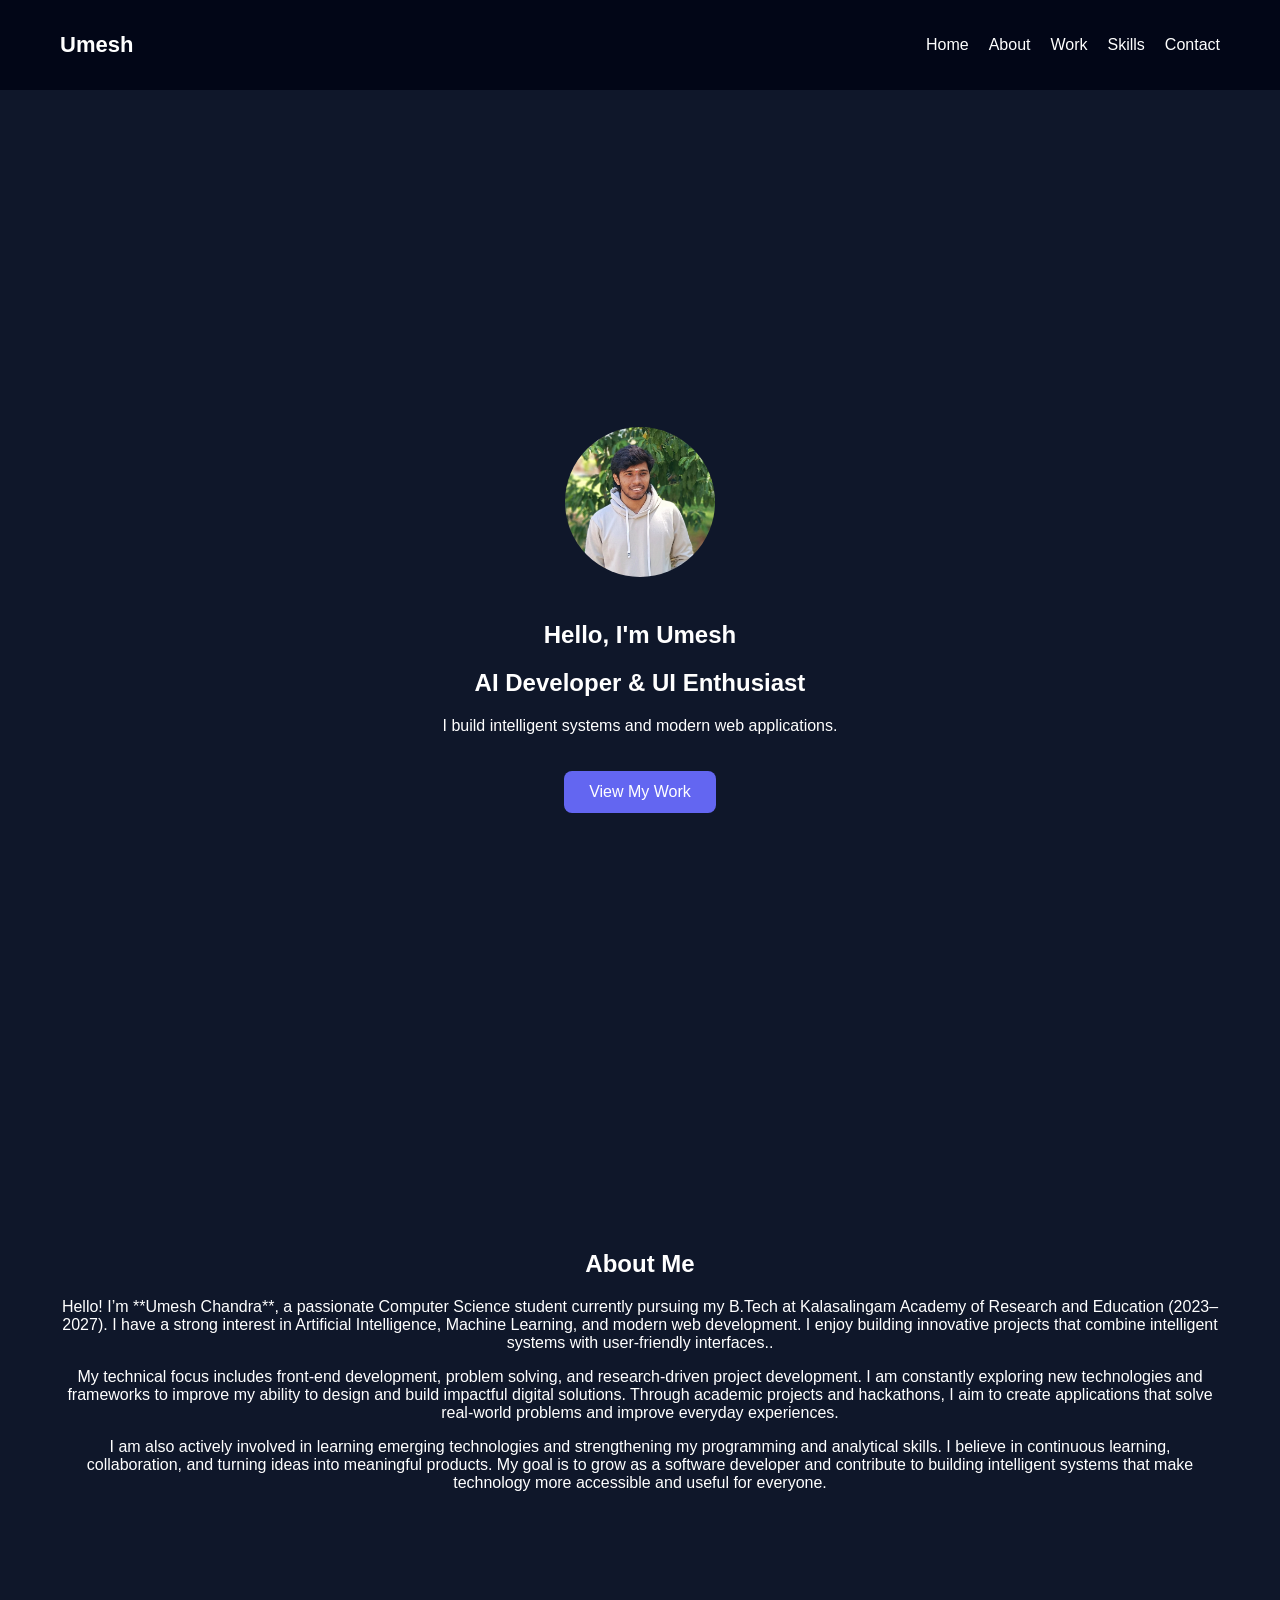
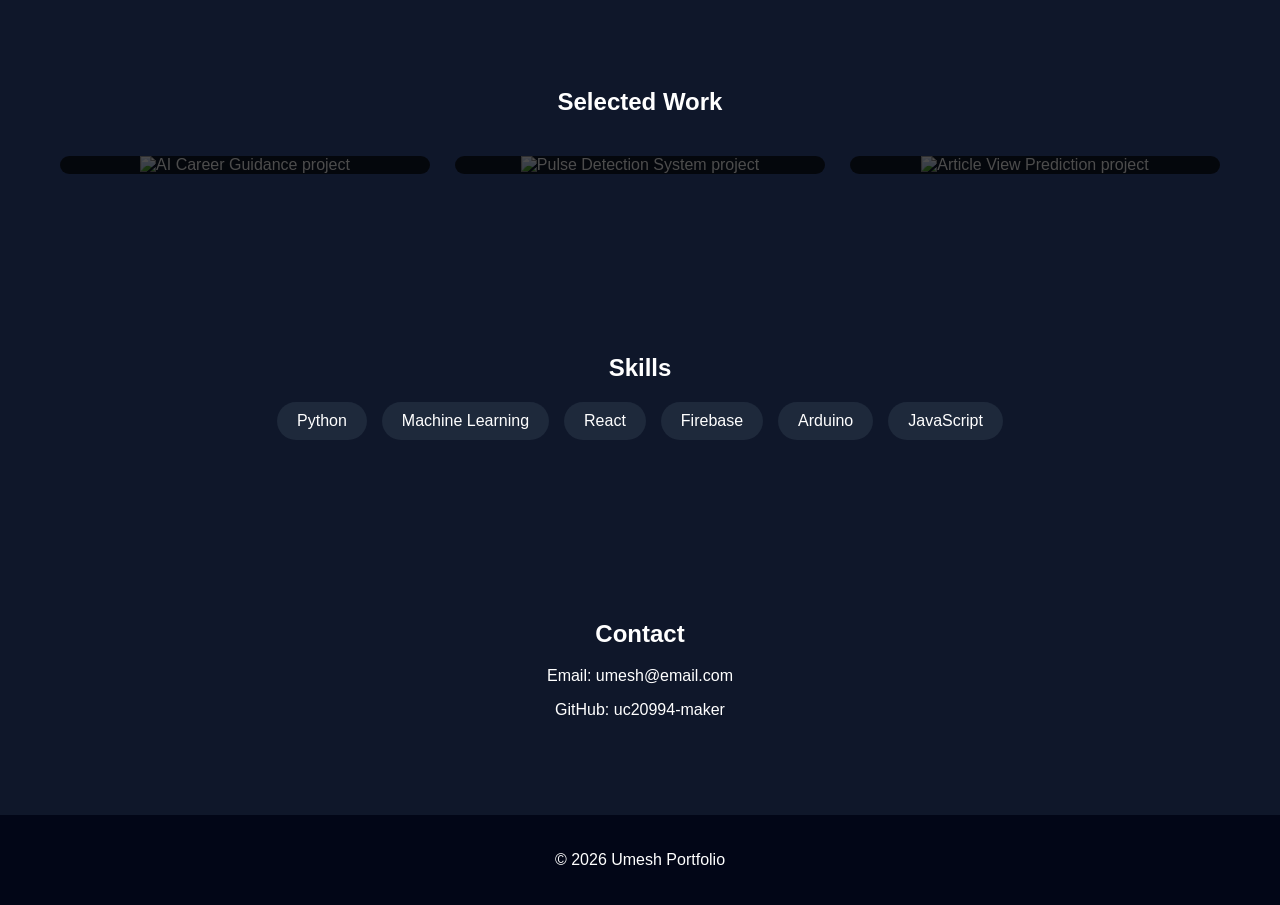
==== index.html @ 50b8b8ff "Add initial portfolio website files including HTML, CSS, JS, and Flask backend" ====
<!DOCTYPE html>
<html lang="en">

<head>
<meta charset="UTF-8">
<meta name="viewport" content="width=device-width, initial-scale=1.0">
<title>Umesh Portfolio</title>

<link rel="stylesheet" href="style.css">

</head>

<body>

<!-- NAVBAR -->

<nav class="navbar">

<div class="logo">Umesh</div>

<ul class="nav-links">

<li><a href="#home">Home</a></li>
<li><a href="#about">About</a></li>
<li><a href="#work">Work</a></li>
<li><a href="#skills">Skills</a></li>
<li><a href="#contact">Contact</a></li>

</ul>

</nav>


<!-- HERO SECTION -->

<section id="home" class="hero">

<div class="hero-content">

<img src="Umesh.webp" class="profile" alt="Umesh profile picture">

<h1>Hello, I'm Umesh</h1>

<h2>AI Developer & UI Enthusiast</h2>

<p>
I build intelligent systems and modern web applications.
</p>

<a href="#work" class="btn">View My Work</a>

</div>

</section>


<!-- ABOUT -->

<section id="about">

<h2>About Me</h2>

<p>
Hello! I’m **Umesh Chandra**, a passionate Computer Science student currently pursuing my B.Tech at Kalasalingam Academy of Research and Education (2023–2027). I have a strong interest in Artificial Intelligence, Machine Learning, and modern web development. I enjoy building innovative projects that combine intelligent systems with user-friendly interfaces..
</p>
<p>
    My technical focus includes front-end development, problem solving, and research-driven project development. I am constantly exploring new technologies and frameworks to improve my ability to design and build impactful digital solutions. Through academic projects and hackathons, I aim to create applications that solve real-world problems and improve everyday experiences.
</p>
<p>
    
I am also actively involved in learning emerging technologies and strengthening my programming and analytical skills. I believe in continuous learning, collaboration, and turning ideas into meaningful products. My goal is to grow as a software developer and contribute to building intelligent systems that make technology more accessible and useful for everyone.

</p>

</section>


<!-- PROJECTS -->

<section id="work">

<h2>Selected Work</h2>

<div class="projects">

<div class="project">

<img src="assets/images/project1.png" alt="AI Career Guidance project">

<div class="overlay">

<h3>AI Career Guidance</h3>

<p>AI system that recommends careers based on skills.</p>

</div>

</div>


<div class="project">

<img src="assets/images/project2.png" alt="Pulse Detection System project">

<div class="overlay">

<h3>Pulse Detection System</h3>

<p>Arduino based heart rate monitoring project.</p>

</div>

</div>


<div class="project">

<img src="assets/images/project3.png" alt="Article View Prediction project">

<div class="overlay">

<h3>Article View Prediction</h3>

<p>Machine learning model for predicting article views.</p>

</div>

</div>

</div>

</section>


<!-- SKILLS -->

<section id="skills">

<h2>Skills</h2>

<div class="skills">

<span>Python</span>
<span>Machine Learning</span>
<span>React</span>
<span>Firebase</span>
<span>Arduino</span>
<span>JavaScript</span>

</div>

</section>


<!-- CONTACT -->

<section id="contact">

<h2>Contact</h2>

<p>Email: umesh@email.com</p>

<p>GitHub: uc20994-maker</p>

</section>


<footer>

<p>© 2026 Umesh Portfolio</p>

</footer>


<script src="script.js"></script>

</body>

</html>
---- style.css ----
body{
margin:0;
font-family:Arial;
background:#0f172a;
color:white;
}

/* NAVBAR */

.navbar{
display:flex;
justify-content:space-between;
align-items:center;
padding:20px 60px;
background:#020617;
}

.logo{
font-size:22px;
font-weight:bold;
}

.nav-links{
display:flex;
gap:20px;
list-style:none;
}

.nav-links a{
text-decoration:none;
color:white;
}

/* HERO */

.hero{
height:100vh;
display:flex;
justify-content:center;
align-items:center;
text-align:center;
}

.profile{
width:150px;
border-radius:50%;
margin-bottom:20px;
}

.btn{
display:inline-block;
margin-top:20px;
padding:12px 25px;
background:#6366f1;
color:white;
text-decoration:none;
border-radius:8px;
}

/* ABOUT */

section{
padding:80px 60px;
text-align:center;
}

/* PROJECTS */

.projects{
display:grid;
grid-template-columns:repeat(auto-fit,minmax(250px,1fr));
gap:25px;
margin-top:40px;
}

.project{
position:relative;
overflow:hidden;
border-radius:10px;
}

.project img{
width:100%;
transition:0.4s;
}

.project:hover img{
transform:scale(1.1);
}

.overlay{
position:absolute;
bottom:0;
width:100%;
background:rgba(0,0,0,0.7);
padding:15px;
}

/* SKILLS */

.skills{
display:flex;
flex-wrap:wrap;
justify-content:center;
gap:15px;
margin-top:20px;
}

.skills span{
background:#1e293b;
padding:10px 20px;
border-radius:20px;
}

/* FOOTER */

footer{
text-align:center;
padding:20px;
background:#020617;
}
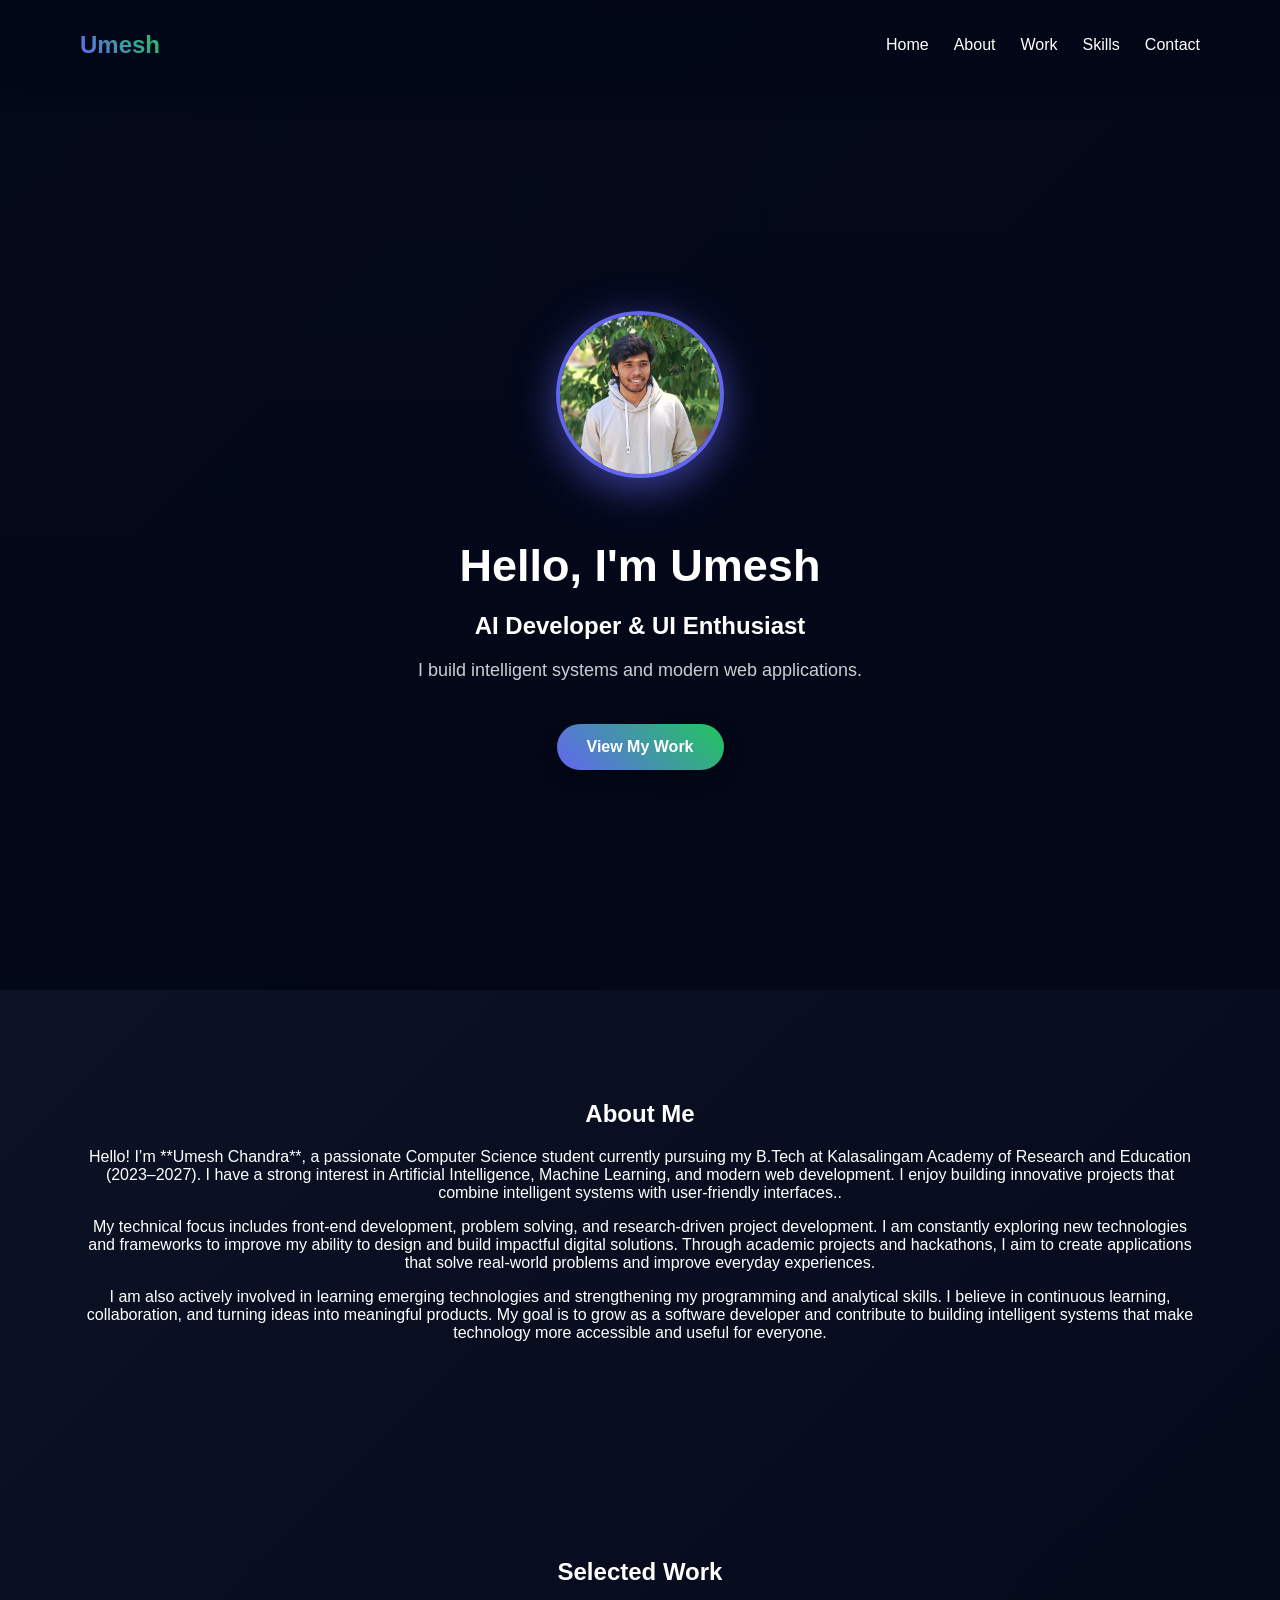
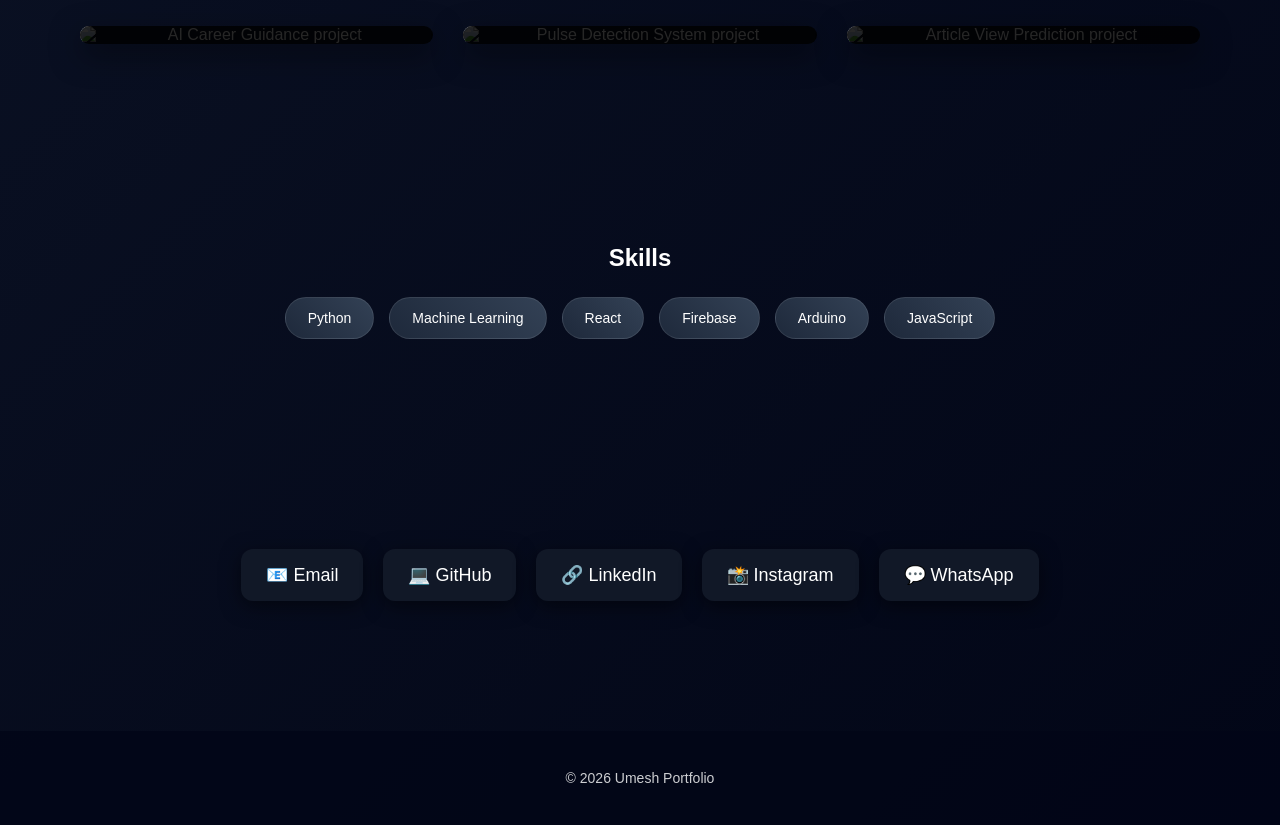
==== commit 5d6af460: "Add initial portfolio website structure with sections for Home, About, Work, Skills, and Contact" ====
--- a/index.html
+++ b/index.html
@@ -156,14 +156,30 @@
 
 <section id="contact">
 
-<h2>Contact</h2>
+<div class="contact-links">
 
-<p>Email: umesh@email.com</p>
+    <a href="mailto:uc20994@gmail.com" target="_blank" class="contact-card">
+      📧 Email
+    </a>
 
-<p>GitHub: uc20994-maker</p>
+    <a href="https://github.com//uc20994-maker" target="_blank" rel="noopener noreferrer" class="contact-card">
+      💻 GitHub
+    </a>
 
+    <a href="https://www.linkedin.com/in/umesh-chandra-510212367?lipi=urn%3Ali%3Apage%3Ad_flagship3_profile_view_base_contact_details%3BSRmRPJfvTOiLcYWjan2dWA%3D%3D" target="_blank" rel="noopener noreferrer" class="contact-card">
+      🔗 LinkedIn
+    </a>
+
+    <a href="https://instagram.com/Umesh_chandra__9126" target="_blank" rel="noopener noreferrer" class="contact-card">
+      📸 Instagram
+    </a>
+
+    <a href="https://wa.me/+91 9573861418" target="_blank" rel="noopener noreferrer" class="contact-card">
+      💬 WhatsApp
+    </a>
+
+  </div>
 </section>
-
 
 <footer>
 
--- a/style.css
+++ b/style.css
@@ -1,37 +1,66 @@
+/* ===== GLOBAL ===== */
+
 body{
 margin:0;
-font-family:Arial;
-background:#0f172a;
-color:white;
-}
-
-/* NAVBAR */
+font-family:'Segoe UI', Arial, sans-serif;
+background:linear-gradient(135deg,#0f172a,#020617);
+color:white;
+scroll-behavior:smooth;
+}
+
+/* ===== NAVBAR ===== */
 
 .navbar{
 display:flex;
 justify-content:space-between;
 align-items:center;
-padding:20px 60px;
-background:#020617;
+padding:20px 80px;
+background:rgba(2,6,23,0.9);
+backdrop-filter:blur(10px);
+position:sticky;
+top:0;
+z-index:100;
+box-shadow:0 4px 20px rgba(0,0,0,0.4);
 }
 
 .logo{
-font-size:22px;
+font-size:24px;
 font-weight:bold;
+background:linear-gradient(45deg,#6366f1,#22c55e);
+-webkit-background-clip:text;
+-webkit-text-fill-color:transparent;
 }
 
 .nav-links{
 display:flex;
-gap:20px;
+gap:25px;
 list-style:none;
 }
 
 .nav-links a{
 text-decoration:none;
 color:white;
-}
-
-/* HERO */
+font-size:16px;
+position:relative;
+transition:0.3s;
+}
+
+.nav-links a::after{
+content:"";
+position:absolute;
+width:0%;
+height:2px;
+left:0;
+bottom:-5px;
+background:#6366f1;
+transition:0.3s;
+}
+
+.nav-links a:hover::after{
+width:100%;
+}
+
+/* ===== HERO SECTION ===== */
 
 .hero{
 height:100vh;
@@ -39,83 +68,176 @@
 justify-content:center;
 align-items:center;
 text-align:center;
+padding:0 20px;
+
+/* Background Image */
+background: 
+linear-gradient(rgba(2,6,23,0.8), rgba(2,6,23,0.9)),
+url("images/background.jpg");
+
+background-size:cover;
+background-position:center;
+background-repeat:no-repeat;
+}
+.hero h1{
+font-size:45px;
+margin-bottom:10px;
+}
+
+.hero p{
+font-size:18px;
+opacity:0.8;
 }
 
 .profile{
-width:150px;
+width:160px;
 border-radius:50%;
 margin-bottom:20px;
-}
+border:4px solid #6366f1;
+box-shadow:0 10px 40px rgba(99,102,241,0.6);
+transition:0.4s;
+}
+
+.profile:hover{
+transform:scale(1.05);
+}
+
+/* ===== BUTTON ===== */
 
 .btn{
 display:inline-block;
-margin-top:20px;
-padding:12px 25px;
-background:#6366f1;
+margin-top:25px;
+padding:14px 30px;
+background:linear-gradient(45deg,#6366f1,#22c55e);
 color:white;
 text-decoration:none;
-border-radius:8px;
-}
-
-/* ABOUT */
+border-radius:30px;
+font-weight:bold;
+transition:0.3s;
+box-shadow:0 6px 20px rgba(0,0,0,0.4);
+}
+
+.btn:hover{
+transform:translateY(-3px);
+box-shadow:0 10px 25px rgba(0,0,0,0.6);
+}
+
+/* ===== SECTION ===== */
 
 section{
-padding:80px 60px;
-text-align:center;
-}
-
-/* PROJECTS */
+padding:90px 80px;
+text-align:center;
+}
+
+/* ===== PROJECTS ===== */
 
 .projects{
 display:grid;
 grid-template-columns:repeat(auto-fit,minmax(250px,1fr));
-gap:25px;
+gap:30px;
 margin-top:40px;
 }
 
 .project{
 position:relative;
 overflow:hidden;
-border-radius:10px;
+border-radius:15px;
+box-shadow:0 10px 30px rgba(0,0,0,0.5);
+transition:0.4s;
 }
 
 .project img{
 width:100%;
-transition:0.4s;
+display:block;
+transition:0.5s;
 }
 
 .project:hover img{
-transform:scale(1.1);
+transform:scale(1.15);
+filter:brightness(70%);
 }
 
 .overlay{
 position:absolute;
+bottom:-100%;
+width:100%;
+background:rgba(0,0,0,0.85);
+padding:20px;
+transition:0.4s;
+}
+
+.project:hover .overlay{
 bottom:0;
-width:100%;
-background:rgba(0,0,0,0.7);
-padding:15px;
-}
-
-/* SKILLS */
+}
+
+/* ===== SKILLS ===== */
 
 .skills{
 display:flex;
 flex-wrap:wrap;
 justify-content:center;
 gap:15px;
-margin-top:20px;
+margin-top:25px;
 }
 
 .skills span{
-background:#1e293b;
-padding:10px 20px;
-border-radius:20px;
-}
-
-/* FOOTER */
+background:linear-gradient(45deg,#1e293b,#334155);
+padding:12px 22px;
+border-radius:25px;
+font-size:14px;
+transition:0.3s;
+border:1px solid rgba(255,255,255,0.1);
+}
+
+.skills span:hover{
+transform:translateY(-5px);
+background:#6366f1;
+}
+
+/* ===== CONTACT SECTION ===== */
+
+.contact-section{
+padding:80px 10%;
+text-align:center;
+background:#020617;
+}
+
+.contact-section h2{
+font-size:32px;
+margin-bottom:10px;
+}
+
+.contact-links{
+margin-top:30px;
+display:flex;
+justify-content:center;
+gap:20px;
+flex-wrap:wrap;
+}
+
+.contact-card{
+text-decoration:none;
+background:#111827;
+color:white;
+padding:15px 25px;
+border-radius:12px;
+font-size:18px;
+transition:0.3s;
+box-shadow:0 5px 20px rgba(0,0,0,0.5);
+}
+
+.contact-card:hover{
+background:linear-gradient(45deg,#6366f1,#22c55e);
+transform:translateY(-6px);
+}
+
+/* ===== FOOTER ===== */
 
 footer{
 text-align:center;
-padding:20px;
+padding:25px;
 background:#020617;
+margin-top:40px;
+font-size:14px;
+opacity:0.8;
 }
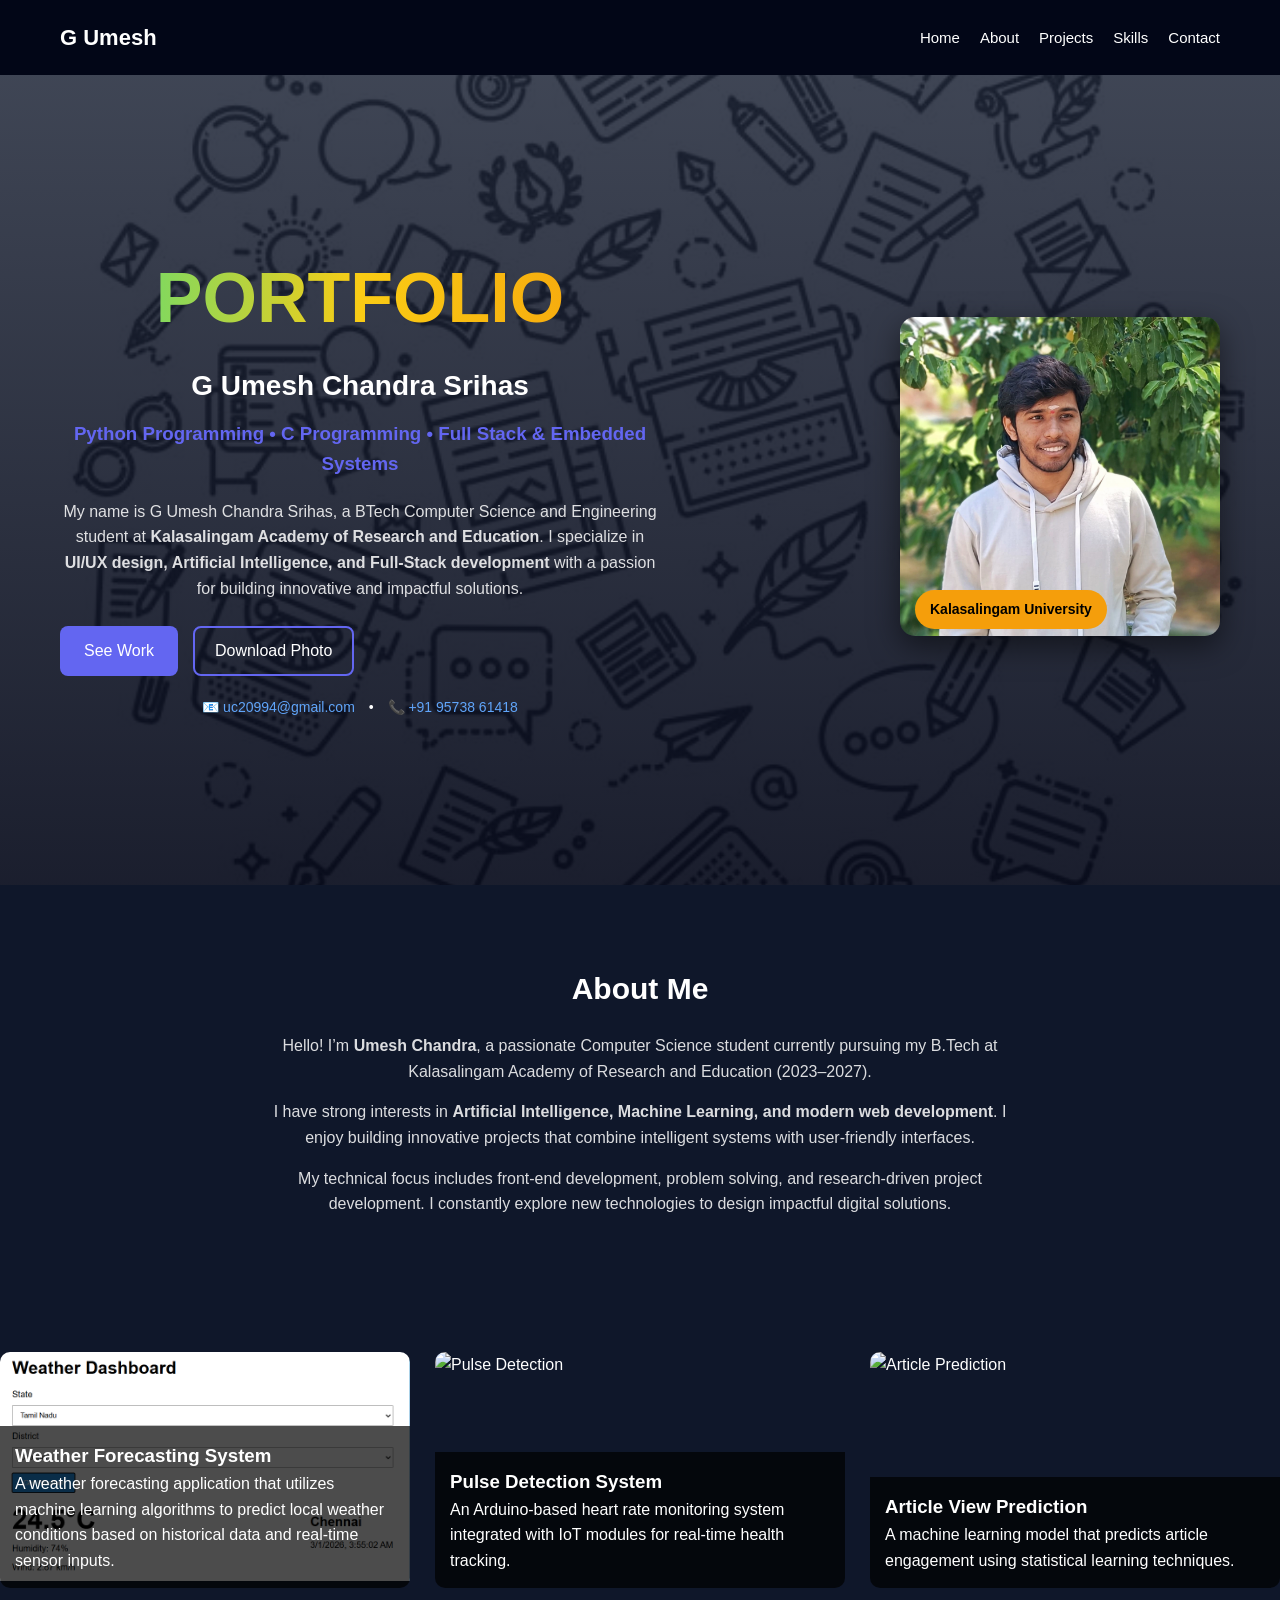
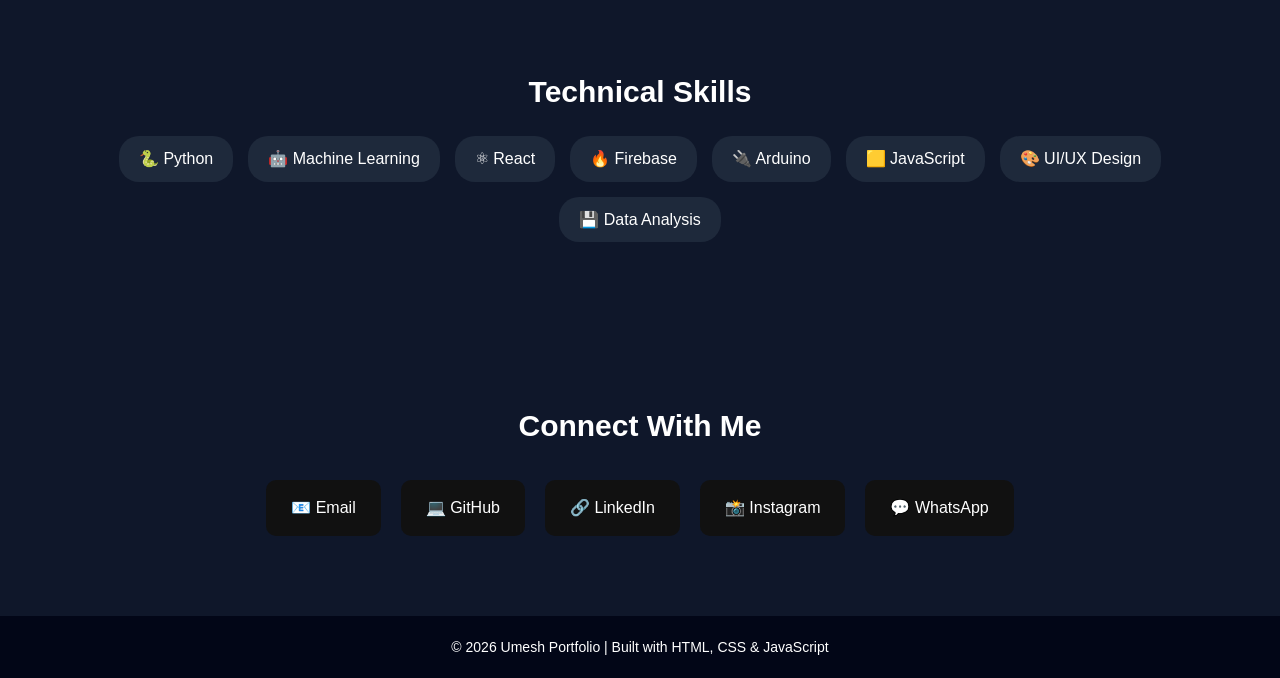
==== commit 12da9145: "Refactor code structure for improved readability and maintainability" ====
--- a/index.html
+++ b/index.html
@@ -2,8 +2,10 @@
 <html lang="en">
 
 <head>
+
 <meta charset="UTF-8">
 <meta name="viewport" content="width=device-width, initial-scale=1.0">
+
 <title>Umesh Portfolio</title>
 
 <link rel="stylesheet" href="style.css">
@@ -16,13 +18,13 @@
 
 <nav class="navbar">
 
-<div class="logo">Umesh</div>
+<div class="logo">G Umesh</div>
 
 <ul class="nav-links">
 
 <li><a href="#home">Home</a></li>
 <li><a href="#about">About</a></li>
-<li><a href="#work">Work</a></li>
+<li><a href="#work">Projects</a></li>
 <li><a href="#skills">Skills</a></li>
 <li><a href="#contact">Contact</a></li>
 
@@ -37,17 +39,57 @@
 
 <div class="hero-content">
 
-<img src="Umesh.webp" class="profile" alt="Umesh profile picture">
-
-<h1>Hello, I'm Umesh</h1>
-
-<h2>AI Developer & UI Enthusiast</h2>
-
-<p>
-I build intelligent systems and modern web applications.
-</p>
-
-<a href="#work" class="btn">View My Work</a>
+<h1 class="hero-title">PORTFOLIO</h1>
+
+<h2>G Umesh Chandra Srihas</h2>
+
+<h3>
+Python Programming • C Programming •  
+Full Stack & Embedded Systems
+</h3>
+
+<p>
+
+My name is G Umesh Chandra Srihas, a BTech Computer Science and Engineering student at  
+<b>Kalasalingam Academy of Research and Education</b>.  
+I specialize in <b>UI/UX design, Artificial Intelligence, and Full-Stack development</b> with a passion for building innovative and impactful solutions.
+
+</p>
+
+<div class="buttons">
+
+<a href="#work" class="btn-primary">See Work</a>
+
+<a href="Umesh.webp" download class="btn-secondary">
+Download Photo
+</a>
+
+</div>
+
+<div class="contact-info">
+
+<a href="mailto:uc20994@gmail.com">
+📧 uc20994@gmail.com
+</a>
+
+<span>•</span>
+
+<a href="tel:+919573861418">
+📞 +91 95738 61418
+</a>
+
+</div>
+
+</div>
+
+
+<div class="hero-image">
+
+<img src="Umesh.webp" alt="Umesh Photo">
+
+<div class="tag">
+Kalasalingam University
+</div>
 
 </div>
 
@@ -61,14 +103,20 @@
 <h2>About Me</h2>
 
 <p>
-Hello! I’m **Umesh Chandra**, a passionate Computer Science student currently pursuing my B.Tech at Kalasalingam Academy of Research and Education (2023–2027). I have a strong interest in Artificial Intelligence, Machine Learning, and modern web development. I enjoy building innovative projects that combine intelligent systems with user-friendly interfaces..
-</p>
-<p>
-    My technical focus includes front-end development, problem solving, and research-driven project development. I am constantly exploring new technologies and frameworks to improve my ability to design and build impactful digital solutions. Through academic projects and hackathons, I aim to create applications that solve real-world problems and improve everyday experiences.
-</p>
-<p>
-    
-I am also actively involved in learning emerging technologies and strengthening my programming and analytical skills. I believe in continuous learning, collaboration, and turning ideas into meaningful products. My goal is to grow as a software developer and contribute to building intelligent systems that make technology more accessible and useful for everyone.
+
+Hello! I’m <b>Umesh Chandra</b>, a passionate Computer Science student currently pursuing my B.Tech at Kalasalingam Academy of Research and Education (2023–2027).
+
+</p>
+
+<p>
+
+I have strong interests in <b>Artificial Intelligence, Machine Learning, and modern web development</b>. I enjoy building innovative projects that combine intelligent systems with user-friendly interfaces.
+
+</p>
+
+<p>
+
+My technical focus includes front-end development, problem solving, and research-driven project development. I constantly explore new technologies to design impactful digital solutions.
 
 </p>
 
@@ -77,75 +125,87 @@
 
 <!-- PROJECTS -->
 
-<section id="work">
-
-<h2>Selected Work</h2>
-
 <div class="projects">
 
-<div class="project">
-
-<img src="assets/images/project1.png" alt="AI Career Guidance project">
+<!-- WEATHER PROJECT -->
+<a href="https://weather-dashboard-umesh.vercel.app" target="_blank" rel="noopener noreferrer" class="project">
+
+<img src="assets/images/project1.png" alt="Weather Forecasting">
 
 <div class="overlay">
 
-<h3>AI Career Guidance</h3>
-
-<p>AI system that recommends careers based on skills.</p>
-
-</div>
-
-</div>
-
-
-<div class="project">
-
-<img src="assets/images/project2.png" alt="Pulse Detection System project">
+<h3>Weather Forecasting System</h3>
+
+<p>
+A weather forecasting application that utilizes machine learning algorithms 
+to predict local weather conditions based on historical data and real-time sensor inputs.
+</p>
+
+</div>
+
+</a>
+
+
+<!-- PULSE PROJECT -->
+<a href="https://github.com/uc20994-maker/pulse-detection-system" target="_blank" rel="noopener noreferrer" class="project">
+
+<img src="assets/images/project2.png" alt="Pulse Detection">
 
 <div class="overlay">
 
 <h3>Pulse Detection System</h3>
 
-<p>Arduino based heart rate monitoring project.</p>
-
-</div>
-
-</div>
-
-
-<div class="project">
-
-<img src="assets/images/project3.png" alt="Article View Prediction project">
+<p>
+An Arduino-based heart rate monitoring system integrated with IoT modules for real-time health tracking.
+</p>
+
+</div>
+
+</a>
+
+
+<!-- ARTICLE PROJECT -->
+<a href="https://github.com/uc20994-maker/article-view-prediction" target="_blank" rel="noopener noreferrer" class="project">
+
+<img src="assets/images/project3.png" alt="Article Prediction">
 
 <div class="overlay">
 
 <h3>Article View Prediction</h3>
 
-<p>Machine learning model for predicting article views.</p>
-
-</div>
-
-</div>
-
-</div>
-
-</section>
-
+<p>
+A machine learning model that predicts article engagement using statistical learning techniques.
+</p>
+
+</div>
+
+</a>
+
+</div>
 
 <!-- SKILLS -->
 
 <section id="skills">
 
-<h2>Skills</h2>
+<h2>Technical Skills</h2>
 
 <div class="skills">
 
-<span>Python</span>
-<span>Machine Learning</span>
-<span>React</span>
-<span>Firebase</span>
-<span>Arduino</span>
-<span>JavaScript</span>
+<span>🐍 Python</span>
+
+<span>🤖 Machine Learning</span>
+
+<span>⚛ React</span>
+
+<span>🔥 Firebase</span>
+
+<span>🔌 Arduino</span>
+
+<span>🟨 JavaScript</span>
+
+<span>🎨 UI/UX Design</span>
+
+<span>💾 Data Analysis</span>
 
 </div>
 
@@ -156,34 +216,44 @@
 
 <section id="contact">
 
+<h2>Connect With Me</h2>
+
 <div class="contact-links">
 
-    <a href="mailto:uc20994@gmail.com" target="_blank" class="contact-card">
-      📧 Email
-    </a>
-
-    <a href="https://github.com//uc20994-maker" target="_blank" rel="noopener noreferrer" class="contact-card">
-      💻 GitHub
-    </a>
-
-    <a href="https://www.linkedin.com/in/umesh-chandra-510212367?lipi=urn%3Ali%3Apage%3Ad_flagship3_profile_view_base_contact_details%3BSRmRPJfvTOiLcYWjan2dWA%3D%3D" target="_blank" rel="noopener noreferrer" class="contact-card">
-      🔗 LinkedIn
-    </a>
-
-    <a href="https://instagram.com/Umesh_chandra__9126" target="_blank" rel="noopener noreferrer" class="contact-card">
-      📸 Instagram
-    </a>
-
-    <a href="https://wa.me/+91 9573861418" target="_blank" rel="noopener noreferrer" class="contact-card">
-      💬 WhatsApp
-    </a>
-
-  </div>
-</section>
+<a href="mailto:uc20994@gmail.com" target="_blank" rel="noopener noreferrer" class="contact-card">
+📧 Email
+</a>
+
+<a href="https://github.com/uc20994-maker" target="_blank" rel="noopener noreferrer" class="contact-card">
+💻 GitHub
+</a>
+
+<a href="https://www.linkedin.com/in/umesh-chandra-510212367" target="_blank" rel="noopener noreferrer" class="contact-card">
+🔗 LinkedIn
+</a>
+
+<a href="https://instagram.com/Umesh_chandra__9126" target="_blank" rel="noopener noreferrer" class="contact-card">
+📸 Instagram
+</a>
+
+<a href="https://wa.me/919573861418" target="_blank" rel="noopener noreferrer" class="contact-card">
+💬 WhatsApp
+</a>
+
+</div>
+
+</section>
+
+
+<!-- FOOTER -->
 
 <footer>
 
-<p>© 2026 Umesh Portfolio</p>
+<p>
+
+© 2026 Umesh Portfolio | Built with HTML, CSS & JavaScript
+
+</p>
 
 </footer>
 
--- a/style.css
+++ b/style.css
@@ -1,11 +1,17 @@
 /* ===== GLOBAL ===== */
 
+*{
+margin:0;
+padding:0;
+box-sizing:border-box;
+}
+
 body{
-margin:0;
-font-family:'Segoe UI', Arial, sans-serif;
-background:linear-gradient(135deg,#0f172a,#020617);
+font-family:Arial, sans-serif;
+background:#0f172a;
 color:white;
 scroll-behavior:smooth;
+line-height:1.6;
 }
 
 /* ===== NAVBAR ===== */
@@ -14,119 +20,179 @@
 display:flex;
 justify-content:space-between;
 align-items:center;
-padding:20px 80px;
-background:rgba(2,6,23,0.9);
-backdrop-filter:blur(10px);
+padding:20px 60px;
+background:#020617;
 position:sticky;
 top:0;
 z-index:100;
-box-shadow:0 4px 20px rgba(0,0,0,0.4);
 }
 
 .logo{
-font-size:24px;
+font-size:22px;
 font-weight:bold;
-background:linear-gradient(45deg,#6366f1,#22c55e);
--webkit-background-clip:text;
--webkit-text-fill-color:transparent;
 }
 
 .nav-links{
 display:flex;
-gap:25px;
+gap:20px;
 list-style:none;
 }
 
 .nav-links a{
 text-decoration:none;
 color:white;
-font-size:16px;
-position:relative;
-transition:0.3s;
-}
-
-.nav-links a::after{
-content:"";
-position:absolute;
-width:0%;
-height:2px;
-left:0;
-bottom:-5px;
-background:#6366f1;
-transition:0.3s;
-}
-
-.nav-links a:hover::after{
-width:100%;
+font-size:15px;
+transition:0.3s;
+}
+
+.nav-links a:hover{
+color:#6366f1;
 }
 
 /* ===== HERO SECTION ===== */
 
 .hero{
-height:100vh;
-display:flex;
-justify-content:center;
+min-height:90vh;
+display:flex;
 align-items:center;
-text-align:center;
-padding:0 20px;
-
-/* Background Image */
-background: 
-linear-gradient(rgba(2,6,23,0.8), rgba(2,6,23,0.9)),
-url("images/background.jpg");
+justify-content:space-between;
+padding:80px 60px;
+gap:60px;
+
+background:
+linear-gradient(rgba(15,23,42,0.8),rgba(2,6,23,0.9)),
+url("assets/images/background.jpg");
 
 background-size:cover;
 background-position:center;
-background-repeat:no-repeat;
-}
-.hero h1{
-font-size:45px;
+}
+
+/* HERO TEXT */
+
+.hero-content{
+max-width:600px;
+}
+
+.hero-title{
+font-size:70px;
+font-weight:700;
+background:linear-gradient(90deg,#4ade80,#facc15,#f59e0b);
+-webkit-background-clip:text;
+color:transparent;
 margin-bottom:10px;
 }
 
-.hero p{
-font-size:18px;
-opacity:0.8;
-}
-
-.profile{
-width:160px;
-border-radius:50%;
+.hero-content h2{
+font-size:28px;
+margin-bottom:10px;
+}
+
+.hero-content h3{
+color:#6366f1;
 margin-bottom:20px;
-border:4px solid #6366f1;
-box-shadow:0 10px 40px rgba(99,102,241,0.6);
-transition:0.4s;
-}
-
-.profile:hover{
-transform:scale(1.05);
-}
-
-/* ===== BUTTON ===== */
-
-.btn{
-display:inline-block;
-margin-top:25px;
-padding:14px 30px;
-background:linear-gradient(45deg,#6366f1,#22c55e);
-color:white;
-text-decoration:none;
-border-radius:30px;
+}
+
+.hero-content p{
+opacity:0.85;
+margin-bottom:25px;
+}
+
+/* BUTTON GROUP */
+
+.buttons{
+display:flex;
+gap:15px;
+margin-bottom:20px;
+}
+
+.btn-primary{
+background:#6366f1;
+color:white;
+padding:12px 24px;
+border-radius:8px;
+text-decoration:none;
+transition:0.3s;
+}
+
+.btn-primary:hover{
+background:#4f46e5;
+transform:translateY(-2px);
+}
+
+.btn-secondary{
+border:2px solid #6366f1;
+color:white;
+padding:10px 20px;
+border-radius:8px;
+text-decoration:none;
+transition:0.3s;
+}
+
+.btn-secondary:hover{
+background:#6366f1;
+}
+
+/* CONTACT INFO */
+
+.contact-info{
+margin-top:10px;
+font-size:14px;
+}
+
+.contact-info a{
+color:#60a5fa;
+text-decoration:none;
+}
+
+.contact-info span{
+margin:0 10px;
+}
+
+/* HERO IMAGE */
+
+.hero-image{
+position:relative;
+}
+
+.hero-image img{
+width:320px;
+border-radius:15px;
+box-shadow:0 10px 30px rgba(0,0,0,0.5);
+}
+
+/* UNIVERSITY TAG */
+
+.tag{
+position:absolute;
+bottom:15px;
+left:15px;
+background:#f59e0b;
+color:black;
+padding:8px 15px;
+border-radius:20px;
+font-size:14px;
 font-weight:bold;
-transition:0.3s;
-box-shadow:0 6px 20px rgba(0,0,0,0.4);
-}
-
-.btn:hover{
-transform:translateY(-3px);
-box-shadow:0 10px 25px rgba(0,0,0,0.6);
 }
 
 /* ===== SECTION ===== */
 
 section{
-padding:90px 80px;
+padding:80px 60px;
 text-align:center;
+}
+
+section h2{
+margin-bottom:20px;
+font-size:30px;
+}
+
+/* ===== ABOUT ===== */
+
+#about p{
+max-width:750px;
+margin:auto;
+margin-bottom:15px;
+opacity:0.85;
 }
 
 /* ===== PROJECTS ===== */
@@ -134,40 +200,35 @@
 .projects{
 display:grid;
 grid-template-columns:repeat(auto-fit,minmax(250px,1fr));
-gap:30px;
+gap:25px;
 margin-top:40px;
 }
 
 .project{
 position:relative;
 overflow:hidden;
-border-radius:15px;
-box-shadow:0 10px 30px rgba(0,0,0,0.5);
-transition:0.4s;
+border-radius:10px;
+display:block;
+text-decoration:none;
+color:white;
 }
 
 .project img{
 width:100%;
-display:block;
-transition:0.5s;
+transition:0.4s;
 }
 
 .project:hover img{
-transform:scale(1.15);
-filter:brightness(70%);
+transform:scale(1.1);
 }
 
 .overlay{
 position:absolute;
-bottom:-100%;
+bottom:0;
 width:100%;
-background:rgba(0,0,0,0.85);
-padding:20px;
-transition:0.4s;
-}
-
-.project:hover .overlay{
-bottom:0;
+background:rgba(0,0,0,0.7);
+padding:15px;
+text-align:left;
 }
 
 /* ===== SKILLS ===== */
@@ -177,35 +238,21 @@
 flex-wrap:wrap;
 justify-content:center;
 gap:15px;
-margin-top:25px;
+margin-top:20px;
 }
 
 .skills span{
-background:linear-gradient(45deg,#1e293b,#334155);
-padding:12px 22px;
-border-radius:25px;
-font-size:14px;
-transition:0.3s;
-border:1px solid rgba(255,255,255,0.1);
+background:#1e293b;
+padding:10px 20px;
+border-radius:20px;
+transition:0.3s;
 }
 
 .skills span:hover{
-transform:translateY(-5px);
 background:#6366f1;
 }
 
-/* ===== CONTACT SECTION ===== */
-
-.contact-section{
-padding:80px 10%;
-text-align:center;
-background:#020617;
-}
-
-.contact-section h2{
-font-size:32px;
-margin-bottom:10px;
-}
+/* ===== CONTACT ===== */
 
 .contact-links{
 margin-top:30px;
@@ -217,27 +264,43 @@
 
 .contact-card{
 text-decoration:none;
-background:#111827;
+background:#111;
 color:white;
 padding:15px 25px;
-border-radius:12px;
-font-size:18px;
-transition:0.3s;
-box-shadow:0 5px 20px rgba(0,0,0,0.5);
+border-radius:10px;
+font-size:16px;
+transition:0.3s;
 }
 
 .contact-card:hover{
-background:linear-gradient(45deg,#6366f1,#22c55e);
-transform:translateY(-6px);
+background:#6366f1;
+transform:translateY(-4px);
 }
 
 /* ===== FOOTER ===== */
 
 footer{
 text-align:center;
-padding:25px;
+padding:20px;
 background:#020617;
-margin-top:40px;
 font-size:14px;
-opacity:0.8;
+}
+
+/* ===== RESPONSIVE ===== */
+
+@media(max-width:900px){
+
+.hero{
+flex-direction:column;
+text-align:center;
+}
+
+.hero-image img{
+width:250px;
+}
+
+.hero-title{
+font-size:50px;
+}
+
 }
